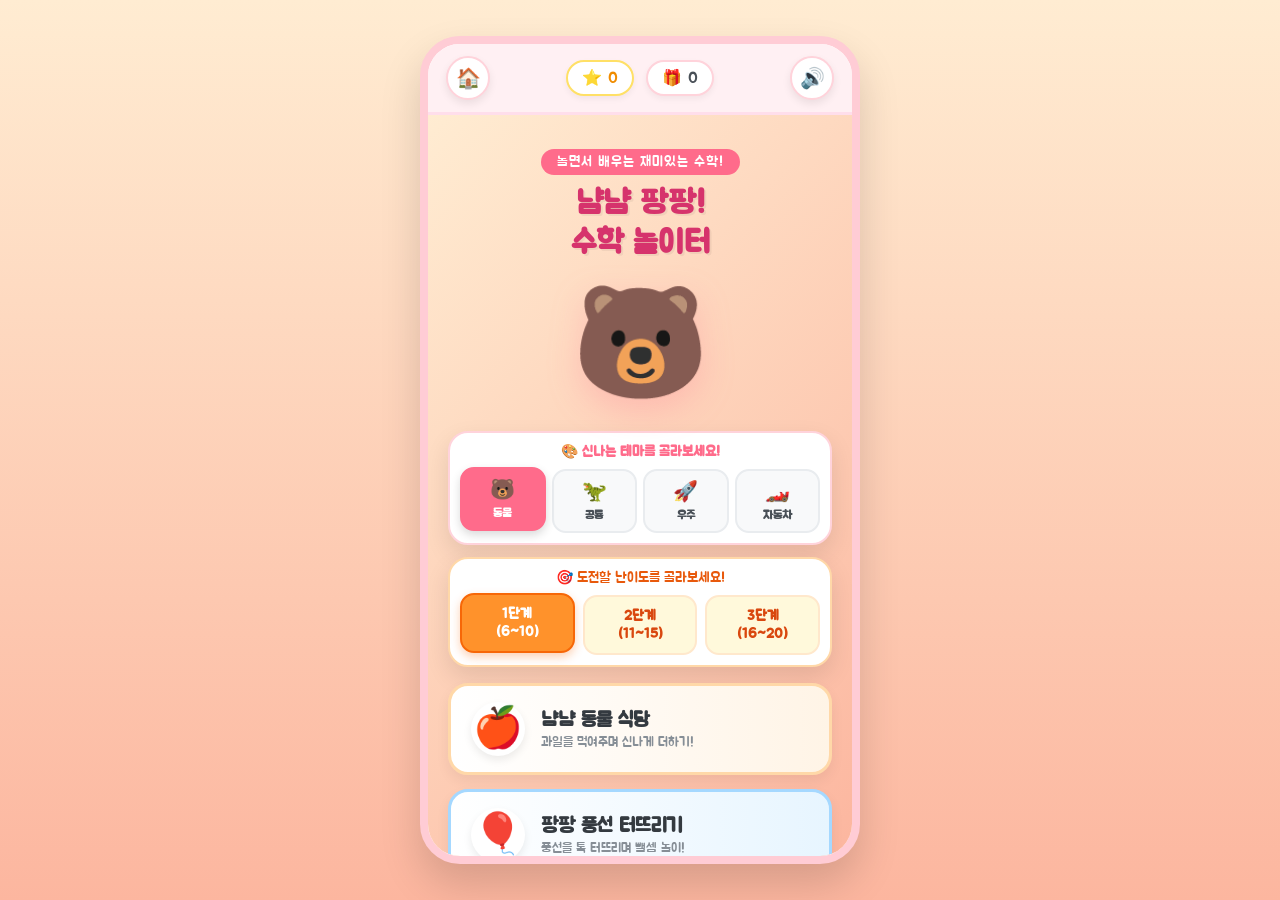
==== index.html @ 015cda54 "Initial release: 6yo math playground game" ====
<!DOCTYPE html>
<html lang="ko">
<head>
  <meta charset="UTF-8">
  <meta name="viewport" content="width=device-width, initial-scale=1.0, maximum-scale=1.0, user-scalable=no, viewport-fit=cover">
  <meta name="theme-color" content="#ff6b8b">
  <meta name="mobile-web-app-capable" content="yes">
  <meta name="apple-mobile-web-app-capable" content="yes">
  <meta name="apple-mobile-web-app-status-bar-style" content="black-translucent">
  <link rel="manifest" href="manifest.json">
  <link rel="icon" type="image/png" href="icon-192.png">
  <link rel="apple-touch-icon" href="icon-192.png">
  <title>냠냠 팡팡! 수학 놀이터</title>
  <link rel="stylesheet" href="style.css">
</head>
<body>
  <div id="app-container">
    <!-- PWA 원클릭 앱 설치 배너 -->
    <div id="pwa-install-banner" class="install-banner" style="display: none;">
      <div class="install-banner-text">
        <span>📲</span> 폰에 앱으로 설치하고 바로 실행하기!
      </div>
      <button id="pwa-install-btn" class="install-action-btn">설치</button>
      <button id="pwa-close-btn" class="install-close-btn">✕</button>
    </div>

    <!-- 컨페티 효과 캔버스 -->
    <canvas id="confetti-canvas" class="confetti-layer"></canvas>

    <!-- 상단 네비게이션 & 상태 바 -->
    <header class="top-nav">
      <button id="home-btn" class="nav-btn" title="처음으로">🏠</button>
      <div class="top-stats">
        <div class="stat-badge star">⭐ <span id="star-count-display">0</span></div>
        <div class="stat-badge">🎁 <span id="sticker-count-display">0</span></div>
      </div>
      <button id="sound-toggle-btn" class="nav-btn" title="소리 켜기/끄기">🔊</button>
    </header>

    <!-- 1. 메인 홈 화면 -->
    <main id="home-screen" class="screen home-screen active">
      <div class="main-title-box">
        <span class="logo-badge">놀면서 배우는 재미있는 수학!</span>
        <h1 class="main-title">냠냠 팡팡!<br>수학 놀이터</h1>
      </div>

      <div class="mascot-area">
        <div class="mascot-char" id="main-mascot">🐻</div>
      </div>

      <!-- 테마 선택 바 (동물 / 공룡 / 우주 / 자동차) -->
      <div class="theme-selector-box">
        <div class="theme-title">🎨 신나는 테마를 골라보세요!</div>
        <div class="theme-tabs">
          <button class="theme-btn active" data-theme="animals">
            <span class="theme-icon">🐻</span>
            <span>동물</span>
          </button>
          <button class="theme-btn" data-theme="dino">
            <span class="theme-icon">🦖</span>
            <span>공룡</span>
          </button>
          <button class="theme-btn" data-theme="space">
            <span class="theme-icon">🚀</span>
            <span>우주</span>
          </button>
          <button class="theme-btn" data-theme="car">
            <span class="theme-icon">🏎️</span>
            <span>자동차</span>
          </button>
        </div>
      </div>

      <!-- 난이도 선택 바 (기초 5이하는 제외하고 6~10이 1단계) -->
      <div class="difficulty-selector">
        <div class="diff-title">🎯 도전할 난이도를 골라보세요!</div>
        <div class="diff-tabs">
          <button class="diff-btn active" data-level="1">1단계<br>(6~10)</button>
          <button class="diff-btn" data-level="2">2단계<br>(11~15)</button>
          <button class="diff-btn" data-level="3">3단계<br>(16~20)</button>
        </div>
      </div>

      <!-- 게임 모드 선택 메뉴 -->
      <div class="menu-list">
        <div class="game-card-btn add-mode" id="btn-mode-add">
          <div class="btn-icon">🍎</div>
          <div class="btn-info">
            <h3>냠냠 동물 식당</h3>
            <p>과일을 먹여주며 신나게 더하기!</p>
          </div>
        </div>

        <div class="game-card-btn sub-mode" id="btn-mode-sub">
          <div class="btn-icon">🎈</div>
          <div class="btn-info">
            <h3>팡팡 풍선 터뜨리기</h3>
            <p>풍선을 톡 터뜨리며 뺄셈 놀이!</p>
          </div>
        </div>

        <div class="game-card-btn quiz-mode" id="btn-mode-quiz">
          <div class="btn-icon">⭐</div>
          <div class="btn-info">
            <h3>별나라 퀴즈</h3>
            <p>스피드 퀴즈 풀고 별 모으기!</p>
          </div>
        </div>

        <div class="game-card-btn sticker-mode" id="btn-mode-stickers">
          <div class="btn-icon">📖</div>
          <div class="btn-info">
            <h3>내 보물 스티커북</h3>
            <p>내가 모은 칭찬 스티커 보러가기</p>
          </div>
        </div>

        <!-- PC 없이 평생 단독 실행 안내 & 다운로드 버튼 -->
        <div class="standalone-download-card" style="background:#fff9db; border:2px dashed #f59f00; border-radius:18px; padding:12px; margin-top:8px; text-align:center;">
          <div style="font-size:13px; font-weight:bold; color:#d9480f; margin-bottom:6px;">
            💻 PC를 끄고도 스마트폰에서 단독 실행하고 싶다면?
          </div>
          <a href="독립실행_kids_math_game.html" download="수학놀이터.html" style="display:inline-block; background:#ff922b; color:white; padding:8px 18px; border-radius:14px; text-decoration:none; font-size:14px; font-weight:bold; box-shadow:0 3px 6px rgba(0,0,0,0.15);">
            📥 스마트폰에 단독실행 파일 다운로드
          </a>
          <div style="font-size:11px; color:#868e96; margin-top:6px; line-height:1.4;">
            다운로드 후 폰의 [내 파일 ➡️ 다운로드]에서 열고<br>[홈 화면에 추가]하면 PC 없이 평생 단독 실행됩니다!
          </div>
        </div>
      </div>
    </main>

    <!-- 2. 게임 플레이 화면 (공통) -->
    <section id="game-play-screen" class="screen">
      <!-- 안내 문구 및 음성 다시듣기 -->
      <div class="game-header-box">
        <div id="prompt-text" class="prompt-text">문제를 준비하고 있어요...</div>
        <button id="replay-voice-btn" class="voice-replay-btn">
          <span>🔊</span> 다시 들려줘!
        </button>
      </div>

      <!-- 수식 표시 바 -->
      <div class="equation-bar">
        <span id="eq-num1" class="num-pill">0</span>
        <span id="eq-operator">+</span>
        <span id="eq-num2" class="num-pill">0</span>
        <span>=</span>
        <span id="eq-ans" class="num-pill unknown">?</span>
      </div>

      <!-- 인터랙티브 놀이 무대 -->
      <div class="stage-area" id="game-stage">
        <!-- 자바스크립트가 동적으로 채움 -->
      </div>

      <!-- 보기 버튼 키패드 -->
      <div class="choices-area" id="choices-area">
        <!-- 보기 버튼이 생성됨 -->
      </div>
    </section>

    <!-- 3. 스티커북 화면 -->
    <section id="sticker-book-screen" class="screen sticker-book-screen">
      <div class="game-header-box">
        <h2 style="font-size:24px; color:#d9480f;">🎨 내 보물 스티커북</h2>
        <p style="font-size:14px; color:#868e96; margin-top:4px;">문제를 맞출 때마다 받은 반짝이 스티커들이에요!</p>
      </div>

      <div class="sticker-board" id="sticker-board">
        <!-- 수집한 스티커들이 렌더링됨 -->
      </div>
    </section>

    <!-- 정답 축하 보상 팝업 모달 -->
    <div id="reward-modal-overlay" class="modal-overlay">
      <div class="reward-modal">
        <div id="modal-reward-icon" class="reward-icon">⭐</div>
        <h2 id="modal-reward-title" class="reward-title">참 잘했어요!</h2>
        <p id="modal-reward-desc" class="reward-desc">새로운 칭찬 스티커를 받았어요!</p>
        <button id="modal-next-btn" class="modal-next-btn">다음 문제로 Go! 🚀</button>
      </div>
    </div>
  </div>

  <script src="audio.js"></script>
  <script src="game.js"></script>
  <script>
    // 서비스 워커 등록 (오프라인 실행 및 자동 업데이트 지원)
    if ('serviceWorker' in navigator) {
      window.addEventListener('load', () => {
        navigator.serviceWorker.register('./sw.js')
          .then((reg) => {
            console.log('SW 등록 성공:', reg.scope);
            reg.update(); // 최신 버전 있는지 즉시 확인
          })
          .catch((err) => console.log('SW 등록 실패:', err));
      });

      let refreshing = false;
      navigator.serviceWorker.addEventListener('controllerchange', () => {
        if (!refreshing) {
          refreshing = true;
          window.location.reload();
        }
      });
    }

    // 안드로이드 앱 원클릭 설치 (PWA beforeinstallprompt)
    let deferredPrompt = null;
    const installBanner = document.getElementById('pwa-install-banner');
    const installBtn = document.getElementById('pwa-install-btn');
    const closeBtn = document.getElementById('pwa-close-btn');

    window.addEventListener('beforeinstallprompt', (e) => {
      e.preventDefault();
      deferredPrompt = e;
      if (installBanner) {
        installBanner.style.display = 'flex';
      }
    });

    if (installBtn) {
      installBtn.addEventListener('click', async () => {
        if (!deferredPrompt) return;
        installBanner.style.display = 'none';
        deferredPrompt.prompt();
        const { outcome } = await deferredPrompt.userChoice;
        console.log('User install choice:', outcome);
        deferredPrompt = null;
      });
    }

    if (closeBtn) {
      closeBtn.addEventListener('click', () => {
        installBanner.style.display = 'none';
      });
    }

    window.addEventListener('appinstalled', () => {
      if (installBanner) installBanner.style.display = 'none';
      console.log('PWA 앱 설치 완료!');
    });
  </script>
</body>
</html>
---- style.css ----
@import url('https://fonts.googleapis.com/css2?family=Jua&family=Nanum+Round&display=swap');

:root {
  --primary: #ff6b8b;
  --primary-light: #ffd3db;
  --secondary: #4dabf7;
  --secondary-light: #d0ebff;
  --accent: #ffd43b;
  --success: #51cf66;
  --bg-gradient: linear-gradient(135deg, #ffecd2 0%, #fcb69f 100%);
  --card-bg: rgba(255, 255, 255, 0.95);
  --header-bg: #fff0f3;
  --header-border: #ffdeeb;
  --title-color: #d6336c;
  --shadow: 0 10px 25px rgba(0, 0, 0, 0.1);
  --radius-lg: 28px;
  --radius-md: 20px;
  --radius-sm: 14px;
}

/* 테마 1: 공룡 대탐험 테마 */
body.theme-dino {
  --primary: #2b8a3e;
  --primary-light: #d3f9d8;
  --secondary: #f59f00;
  --secondary-light: #fff3bf;
  --accent: #fab005;
  --bg-gradient: linear-gradient(135deg, #d8f5a2 0%, #8ce99a 100%);
  --header-bg: #ebfbee;
  --header-border: #b2f2bb;
  --title-color: #2b8a3e;
}

/* 테마 2: 우주 탐험 테마 */
body.theme-space {
  --primary: #7950f2;
  --primary-light: #e5dbff;
  --secondary: #22b8cf;
  --secondary-light: #c5f6fa;
  --accent: #ffd43b;
  --bg-gradient: linear-gradient(135deg, #e5dbff 0%, #d0ebff 100%);
  --header-bg: #f3f0ff;
  --header-border: #d0bfff;
  --title-color: #5f3dc4;
}

/* 테마 3: 부릉부릉 자동차 테마 */
body.theme-car {
  --primary: #e8590c;
  --primary-light: #ffe8cc;
  --secondary: #1c7ed6;
  --secondary-light: #d0ebff;
  --accent: #fcc419;
  --bg-gradient: linear-gradient(135deg, #ffe8cc 0%, #ffd8a8 100%);
  --header-bg: #fff4e6;
  --header-border: #ffd8a8;
  --title-color: #d9480f;
}

* {
  box-sizing: border-box;
  margin: 0;
  padding: 0;
  -webkit-tap-highlight-color: transparent;
  user-select: none;
  -webkit-user-select: none;
}

body {
  font-family: 'Jua', 'Nanum Round', sans-serif;
  background: #ffe3e3;
  background: linear-gradient(180deg, #ffecd2 0%, #fcb69f 100%);
  min-height: 100vh;
  display: flex;
  justify-content: center;
  align-items: center;
  color: #495057;
  overflow-x: hidden;
}

/* 모바일 폰 컨테이너 */
#app-container {
  width: 100%;
  max-width: 440px;
  min-height: 100vh;
  height: 100dvh;
  background: #ffffff;
  display: flex;
  flex-direction: column;
  position: relative;
  overflow: hidden;
  box-shadow: 0 20px 40px rgba(0,0,0,0.15);
}

@media (min-width: 500px) {
  #app-container {
    height: 92vh;
    min-height: 780px;
    border-radius: 40px;
    border: 8px solid #ffccd5;
  }
}

/* PWA 설치 배너 */
.install-banner {
  background: linear-gradient(135deg, #ff6b8b, #ff8787);
  color: white;
  padding: 10px 14px;
  display: flex;
  align-items: center;
  justify-content: space-between;
  gap: 8px;
  font-size: 13px;
  box-shadow: 0 4px 10px rgba(255, 107, 139, 0.3);
  z-index: 100;
  animation: popIn 0.3s ease;
}

.install-banner-text {
  display: flex;
  align-items: center;
  gap: 6px;
  font-weight: bold;
}

.install-action-btn {
  background: #ffd43b;
  color: #d9480f;
  border: none;
  padding: 6px 14px;
  border-radius: 12px;
  font-size: 13px;
  font-family: inherit;
  font-weight: bold;
  cursor: pointer;
  box-shadow: 0 2px 5px rgba(0,0,0,0.15);
  white-space: nowrap;
}

.install-action-btn:active {
  transform: scale(0.92);
}

.install-close-btn {
  background: transparent;
  border: none;
  color: white;
  font-size: 14px;
  cursor: pointer;
  padding: 4px;
}

/* 상단 네비게이션 헤더 */
.top-nav {
  display: flex;
  align-items: center;
  justify-content: space-between;
  padding: 12px 18px;
  background: var(--header-bg);
  border-bottom: 3px solid var(--header-border);
  z-index: 10;
}

.nav-btn {
  background: white;
  border: 2px solid var(--primary-light);
  width: 44px;
  height: 44px;
  border-radius: 50%;
  font-size: 20px;
  cursor: pointer;
  box-shadow: 0 4px 8px rgba(0, 0, 0, 0.08);
  display: flex;
  align-items: center;
  justify-content: center;
  transition: transform 0.15s, background-color 0.15s;
}

.nav-btn:active {
  transform: scale(0.9);
  background: var(--primary-light);
}

.top-stats {
  display: flex;
  gap: 12px;
}

.stat-badge {
  background: #fff;
  padding: 6px 14px;
  border-radius: 20px;
  font-size: 16px;
  border: 2px solid var(--primary-light);
  display: flex;
  align-items: center;
  gap: 6px;
  box-shadow: 0 3px 6px rgba(0,0,0,0.05);
}

.stat-badge.star {
  color: #f08c00;
  border-color: #ffe066;
}

/* 테마 선택 바 */
.theme-selector-box {
  background: white;
  border-radius: var(--radius-md);
  padding: 10px;
  box-shadow: var(--shadow);
  border: 2px solid var(--primary-light);
  margin-bottom: 12px;
}

.theme-title {
  font-size: 14px;
  color: var(--primary);
  margin-bottom: 8px;
  font-weight: bold;
}

.theme-tabs {
  display: grid;
  grid-template-columns: repeat(4, 1fr);
  gap: 6px;
}

.theme-btn {
  padding: 8px 2px;
  border: 2px solid #e9ecef;
  background: #f8f9fa;
  border-radius: 14px;
  font-family: inherit;
  font-size: 12px;
  font-weight: bold;
  cursor: pointer;
  color: #495057;
  display: flex;
  flex-direction: column;
  align-items: center;
  gap: 3px;
  transition: all 0.2s;
}

.theme-btn span.theme-icon {
  font-size: 20px;
}

.theme-btn.active {
  background: var(--primary);
  color: white;
  border-color: var(--primary);
  transform: translateY(-2px);
  box-shadow: 0 4px 10px rgba(0,0,0,0.15);
}

/* 메인 화면 영역 */
.screen {
  flex: 1;
  display: none;
  flex-direction: column;
  padding: 16px 20px;
  overflow-y: auto;
  position: relative;
}

.screen.active {
  display: flex;
}

/* 홈 화면 */
.home-screen {
  justify-content: space-between;
  text-align: center;
  padding-top: 24px;
  padding-bottom: 24px;
  background: var(--bg-gradient);
}

.main-title-box {
  margin-top: 10px;
}

.logo-badge {
  display: inline-block;
  background: var(--primary);
  color: white;
  padding: 4px 16px;
  border-radius: 16px;
  font-size: 14px;
  margin-bottom: 8px;
  letter-spacing: 1px;
}

/* 메인 타이틀 */
.main-title {
  font-size: 32px;
  color: var(--title-color);
  text-shadow: 2px 2px 0px rgba(0,0,0,0.05);
  line-height: 1.25;
}

.mascot-area {
  margin: 15px auto;
  position: relative;
  width: 160px;
  height: 160px;
  display: flex;
  align-items: center;
  justify-content: center;
  animation: bounce 2s infinite ease-in-out;
}

.mascot-char {
  font-size: 110px;
  filter: drop-shadow(0 12px 16px rgba(255, 107, 139, 0.25));
}

/* 난이도 선택 바 */
.difficulty-selector {
  background: white;
  border-radius: var(--radius-md);
  padding: 10px;
  box-shadow: var(--shadow);
  border: 2px solid #ffd8a8;
  margin-bottom: 16px;
}

.diff-title {
  font-size: 14px;
  color: #e8590c;
  margin-bottom: 8px;
}

.diff-tabs {
  display: flex;
  gap: 8px;
}

.diff-btn {
  flex: 1;
  padding: 10px 4px;
  border: 2px solid #ffe8cc;
  background: #fff9db;
  border-radius: 14px;
  font-family: inherit;
  font-size: 14px;
  font-weight: bold;
  cursor: pointer;
  color: #d9480f;
  transition: all 0.2s;
}

.diff-btn.active {
  background: #ff922b;
  color: white;
  border-color: #f76707;
  transform: translateY(-2px);
  box-shadow: 0 4px 10px rgba(247, 103, 7, 0.3);
}

/* 홈 메뉴 버튼 목록 */
.menu-list {
  display: flex;
  flex-direction: column;
  gap: 14px;
  width: 100%;
}

.game-card-btn {
  background: white;
  border: 3px solid #ffccd5;
  border-radius: var(--radius-md);
  padding: 16px 20px;
  display: flex;
  align-items: center;
  gap: 16px;
  cursor: pointer;
  box-shadow: 0 6px 14px rgba(0,0,0,0.06);
  transition: transform 0.15s, box-shadow 0.15s;
  text-align: left;
}

.game-card-btn:active {
  transform: scale(0.96);
}

.game-card-btn.add-mode {
  border-color: #ffd8a8;
  background: linear-gradient(90deg, #ffffff 0%, #fff4e6 100%);
}

.game-card-btn.sub-mode {
  border-color: #a5d8ff;
  background: linear-gradient(90deg, #ffffff 0%, #e7f5ff 100%);
}

.game-card-btn.quiz-mode {
  border-color: #b2f2bb;
  background: linear-gradient(90deg, #ffffff 0%, #ebfbee 100%);
}

.game-card-btn.sticker-mode {
  border-color: #eebefa;
  background: linear-gradient(90deg, #ffffff 0%, #f8f0fc 100%);
}

.btn-icon {
  font-size: 40px;
  width: 54px;
  height: 54px;
  display: flex;
  align-items: center;
  justify-content: center;
  background: white;
  border-radius: 50%;
  box-shadow: 0 4px 8px rgba(0,0,0,0.08);
}

.btn-info h3 {
  font-size: 20px;
  color: #343a40;
  margin-bottom: 2px;
}

.btn-info p {
  font-size: 13px;
  color: #868e96;
}

/* 게임 플레이 화면 공통 */
.game-header-box {
  background: white;
  border-radius: var(--radius-md);
  padding: 12px 16px;
  text-align: center;
  box-shadow: var(--shadow);
  border: 2px solid #ffccd5;
  margin-bottom: 14px;
}

.prompt-text {
  font-size: 21px;
  color: #c2255c;
  line-height: 1.35;
}

.voice-replay-btn {
  display: inline-flex;
  align-items: center;
  gap: 6px;
  margin-top: 6px;
  background: #fff0f6;
  border: 1px solid #fcc2d7;
  color: #e64980;
  padding: 4px 12px;
  border-radius: 14px;
  font-size: 13px;
  cursor: pointer;
}

/* 수식 표시 바 */
.equation-bar {
  display: flex;
  align-items: center;
  justify-content: center;
  gap: 12px;
  font-size: 34px;
  color: #212529;
  background: #f8f9fa;
  border-radius: var(--radius-sm);
  padding: 8px 16px;
  margin-bottom: 16px;
  border: 2px dashed #dee2e6;
}

.num-pill {
  background: white;
  border-radius: 12px;
  padding: 4px 14px;
  box-shadow: 0 3px 6px rgba(0,0,0,0.08);
  border: 2px solid #adb5bd;
}

.num-pill.unknown {
  color: #ff6b8b;
  border-color: #ff8787;
  background: #fff5f5;
  min-width: 50px;
  text-align: center;
  animation: pulse 1.5s infinite;
}

/* 게임 무대 (동물, 풍선 등) */
.stage-area {
  flex: 1;
  background: white;
  border-radius: var(--radius-lg);
  box-shadow: var(--shadow);
  border: 3px solid #ffdeeb;
  padding: 16px;
  display: flex;
  flex-direction: column;
  align-items: center;
  justify-content: center;
  position: relative;
  min-height: 250px;
  margin-bottom: 16px;
  overflow: hidden;
}

/* 동물 먹이주기 스테이지 */
.feeder-stage {
  width: 100%;
  height: 100%;
  display: flex;
  flex-direction: column;
  align-items: center;
  justify-content: space-around;
}

.animal-avatar {
  font-size: 80px;
  transition: transform 0.2s;
  cursor: pointer;
  position: relative;
}

.animal-avatar.nom-nom {
  animation: animalEat 0.35s ease;
}

.food-count-bubble {
  position: absolute;
  top: -10px;
  right: -15px;
  background: #ff6b8b;
  color: white;
  width: 36px;
  height: 36px;
  border-radius: 50%;
  font-size: 18px;
  display: flex;
  align-items: center;
  justify-content: center;
  box-shadow: 0 3px 6px rgba(0,0,0,0.2);
}

.food-basket {
  width: 100%;
  background: #fff4e6;
  border-radius: var(--radius-md);
  border: 2px solid #ffd8a8;
  padding: 12px;
  display: flex;
  flex-wrap: wrap;
  justify-content: center;
  gap: 10px;
  min-height: 80px;
}

.food-item {
  font-size: 38px;
  width: 54px;
  height: 54px;
  background: white;
  border-radius: 50%;
  display: flex;
  align-items: center;
  justify-content: center;
  box-shadow: 0 4px 8px rgba(0,0,0,0.1);
  cursor: pointer;
  transition: transform 0.15s, opacity 0.2s;
}

.food-item:active {
  transform: scale(1.2);
}

.food-item.eaten {
  opacity: 0.2;
  transform: scale(0.6);
  pointer-events: none;
}

/* 풍선 터뜨리기 스테이지 */
.balloon-grid {
  display: flex;
  flex-wrap: wrap;
  justify-content: center;
  gap: 14px;
  width: 100%;
  max-width: 320px;
}

.balloon {
  font-size: 46px;
  width: 65px;
  height: 75px;
  display: flex;
  align-items: center;
  justify-content: center;
  cursor: pointer;
  transition: transform 0.2s;
  animation: floatBalloon 3s infinite ease-in-out alternate;
}

.balloon:active {
  transform: scale(0.85);
}

.balloon.popped {
  animation: popEffect 0.3s forwards;
  pointer-events: none;
}

/* 보기 선택 버튼 영역 (키패드) */
.choices-area {
  display: grid;
  grid-template-columns: repeat(3, 1fr);
  gap: 12px;
  margin-bottom: 10px;
}

.choice-btn {
  background: white;
  border: 3px solid #ffccd5;
  border-radius: var(--radius-md);
  height: 64px;
  font-size: 28px;
  font-family: inherit;
  color: #495057;
  cursor: pointer;
  box-shadow: 0 5px 12px rgba(0,0,0,0.06);
  transition: transform 0.1s, background-color 0.15s, border-color 0.15s;
}

.choice-btn:active {
  transform: scale(0.92);
  background: #ffdeeb;
  border-color: #ff6b8b;
}

/* 스티커 보관함 화면 */
.sticker-book-screen {
  background: #fdf2e9;
  text-align: center;
}

.sticker-board {
  flex: 1;
  background: white;
  border-radius: var(--radius-lg);
  border: 4px dashed #fcc419;
  margin: 14px 0;
  position: relative;
  overflow: hidden;
  box-shadow: var(--shadow);
  display: flex;
  flex-wrap: wrap;
  align-content: flex-start;
  padding: 16px;
  gap: 12px;
}

.sticker-board-empty {
  width: 100%;
  height: 100%;
  display: flex;
  flex-direction: column;
  align-items: center;
  justify-content: center;
  color: #adb5bd;
  font-size: 16px;
  gap: 8px;
}

.placed-sticker {
  font-size: 48px;
  animation: popIn 0.4s cubic-bezier(0.175, 0.885, 0.32, 1.275);
}

/* 축하 팝업 모달 */
.modal-overlay {
  position: absolute;
  top: 0;
  left: 0;
  width: 100%;
  height: 100%;
  background: rgba(0,0,0,0.5);
  display: none;
  align-items: center;
  justify-content: center;
  z-index: 100;
  backdrop-filter: blur(3px);
}

.modal-overlay.active {
  display: flex;
}

.reward-modal {
  background: white;
  width: 85%;
  max-width: 320px;
  border-radius: var(--radius-lg);
  padding: 24px 20px;
  text-align: center;
  box-shadow: 0 15px 35px rgba(0,0,0,0.25);
  border: 4px solid #ffd43b;
  animation: popIn 0.35s cubic-bezier(0.175, 0.885, 0.32, 1.275);
}

.reward-icon {
  font-size: 72px;
  margin: 10px 0;
  display: inline-block;
  animation: spinTrophy 1.2s ease;
}

.reward-title {
  font-size: 26px;
  color: #e8590c;
  margin-bottom: 6px;
}

.reward-desc {
  font-size: 16px;
  color: #495057;
  margin-bottom: 20px;
}

.modal-next-btn {
  background: linear-gradient(135deg, #ff6b8b, #ff8e53);
  color: white;
  border: none;
  padding: 14px 28px;
  font-size: 20px;
  font-family: inherit;
  border-radius: 20px;
  cursor: pointer;
  box-shadow: 0 6px 16px rgba(255, 107, 139, 0.4);
  width: 100%;
}

.modal-next-btn:active {
  transform: scale(0.95);
}

/* 컨페티(별가루 효과) */
.confetti-layer {
  position: absolute;
  top: 0;
  left: 0;
  width: 100%;
  height: 100%;
  pointer-events: none;
  z-index: 99;
}

/* 애니메이션 */
@keyframes bounce {
  0%, 100% { transform: translateY(0); }
  50% { transform: translateY(-12px); }
}

@keyframes pulse {
  0%, 100% { transform: scale(1); }
  50% { transform: scale(1.1); }
}

@keyframes popIn {
  0% { transform: scale(0.3); opacity: 0; }
  80% { transform: scale(1.1); opacity: 1; }
  100% { transform: scale(1); }
}

@keyframes animalEat {
  0% { transform: scale(1); }
  40% { transform: scale(1.25) rotate(-5deg); }
  70% { transform: scale(1.2) rotate(5deg); }
  100% { transform: scale(1); }
}

@keyframes floatBalloon {
  0% { transform: translateY(0px) rotate(-3deg); }
  100% { transform: translateY(-8px) rotate(3deg); }
}

@keyframes popEffect {
  0% { transform: scale(1); opacity: 1; }
  50% { transform: scale(1.4); opacity: 0.6; }
  100% { transform: scale(0); opacity: 0; }
}

@keyframes shake {
  0%, 100% { transform: translateX(0); }
  25% { transform: translateX(-8px); }
  75% { transform: translateX(8px); }
}

.shake-it {
  animation: shake 0.3s ease-in-out;
}
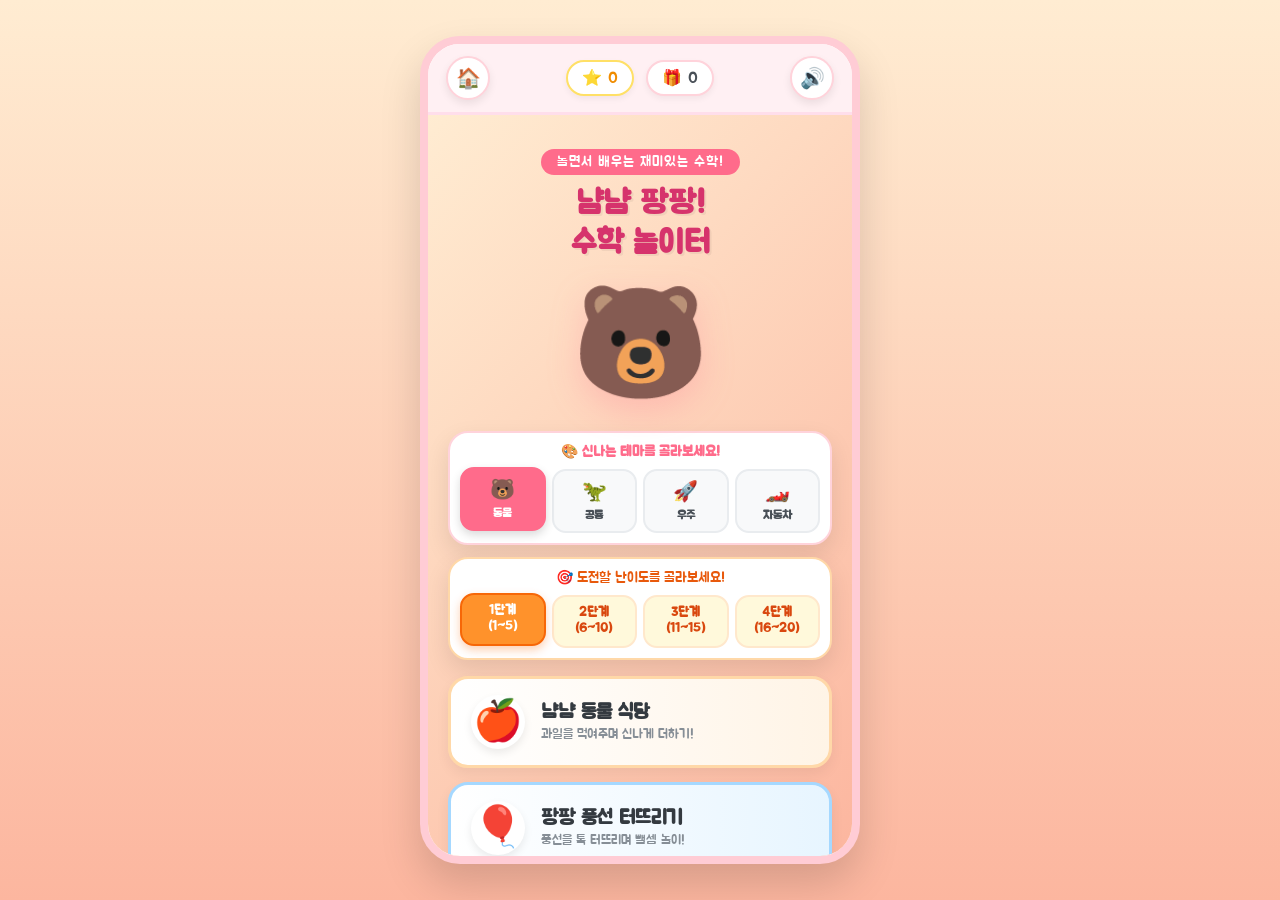
==== commit 42b6c62c: "Update kids math game with neural TTS and levelup system" ====
--- a/index.html
+++ b/index.html
@@ -71,13 +71,14 @@
         </div>
       </div>
 
-      <!-- 난이도 선택 바 (기초 5이하는 제외하고 6~10이 1단계) -->
+      <!-- 난이도 선택 바 (1단계: 1~5부터 4단계: 16~20까지) -->
       <div class="difficulty-selector">
         <div class="diff-title">🎯 도전할 난이도를 골라보세요!</div>
-        <div class="diff-tabs">
-          <button class="diff-btn active" data-level="1">1단계<br>(6~10)</button>
-          <button class="diff-btn" data-level="2">2단계<br>(11~15)</button>
-          <button class="diff-btn" data-level="3">3단계<br>(16~20)</button>
+        <div class="diff-tabs four-cols">
+          <button class="diff-btn active" data-level="1">1단계<br>(1~5)</button>
+          <button class="diff-btn" data-level="2">2단계<br>(6~10)</button>
+          <button class="diff-btn" data-level="3">3단계<br>(11~15)</button>
+          <button class="diff-btn" data-level="4">4단계<br>(16~20)</button>
         </div>
       </div>
 
@@ -115,16 +116,29 @@
           </div>
         </div>
 
-        <!-- PC 없이 평생 단독 실행 안내 & 다운로드 버튼 -->
-        <div class="standalone-download-card" style="background:#fff9db; border:2px dashed #f59f00; border-radius:18px; padding:12px; margin-top:8px; text-align:center;">
-          <div style="font-size:13px; font-weight:bold; color:#d9480f; margin-bottom:6px;">
-            💻 PC를 끄고도 스마트폰에서 단독 실행하고 싶다면?
-          </div>
-          <a href="독립실행_kids_math_game.html" download="수학놀이터.html" style="display:inline-block; background:#ff922b; color:white; padding:8px 18px; border-radius:14px; text-decoration:none; font-size:14px; font-weight:bold; box-shadow:0 3px 6px rgba(0,0,0,0.15);">
-            📥 스마트폰에 단독실행 파일 다운로드
-          </a>
-          <div style="font-size:11px; color:#868e96; margin-top:6px; line-height:1.4;">
-            다운로드 후 폰의 [내 파일 ➡️ 다운로드]에서 열고<br>[홈 화면에 추가]하면 PC 없이 평생 단독 실행됩니다!
+        <!-- Google Play & Apple App Store 스타일 원클릭 앱 설치 센터 -->
+        <div class="store-install-card">
+          <div class="store-badge-header">
+            <span>✨</span> 번거로운 파일 다운로드 NO! 폰에 앱으로 바로 설치
+          </div>
+          <div class="store-button-group">
+            <button id="btn-install-android" class="store-install-btn google-play">
+              <span class="store-icon">▶️</span>
+              <div class="store-btn-text">
+                <small>Google Play 스타일</small>
+                <strong>앱 원클릭 설치</strong>
+              </div>
+            </button>
+            <button id="btn-install-ios" class="store-install-btn app-store">
+              <span class="store-icon">🍏</span>
+              <div class="store-btn-text">
+                <small>iOS App Store 스타일</small>
+                <strong>홈 화면에 추가</strong>
+              </div>
+            </button>
+          </div>
+          <div class="store-install-caption">
+            💡 설치 후 인터넷이나 PC 연결 없이 진짜 앱처럼 켜집니다!
           </div>
         </div>
       </div>
@@ -132,6 +146,20 @@
 
     <!-- 2. 게임 플레이 화면 (공통) -->
     <section id="game-play-screen" class="screen">
+      <!-- 레벨 목표 및 진행도 게이지 바 -->
+      <div id="level-goal-container" class="level-goal-bar">
+        <div class="level-goal-info">
+          <span class="level-badge" id="current-level-badge">1단계 (1~5)</span>
+          <span class="goal-text" id="goal-remaining-text">승급까지 ⭐ 5개 필요!</span>
+        </div>
+        <div class="progress-track">
+          <div class="progress-fill" id="goal-progress-fill" style="width: 0%;"></div>
+        </div>
+      </div>
+
+      <!-- 오답 패널티 플로팅 토스트 -->
+      <div id="penalty-toast" class="penalty-toast">-⭐ 별 1개가 도망갔어요!</div>
+
       <!-- 안내 문구 및 음성 다시듣기 -->
       <div class="game-header-box">
         <div id="prompt-text" class="prompt-text">문제를 준비하고 있어요...</div>
@@ -179,6 +207,46 @@
         <h2 id="modal-reward-title" class="reward-title">참 잘했어요!</h2>
         <p id="modal-reward-desc" class="reward-desc">새로운 칭찬 스티커를 받았어요!</p>
         <button id="modal-next-btn" class="modal-next-btn">다음 문제로 Go! 🚀</button>
+      </div>
+    </div>
+
+    <!-- 4. 레벨업 대축제 모달 (목표 별 달성 시 등장) -->
+    <div id="levelup-modal-overlay" class="modal-overlay">
+      <div class="reward-modal levelup-modal">
+        <div class="levelup-badge">LEVEL UP! 🚀</div>
+        <div class="reward-icon bounce-chest" id="modal-levelup-icon">🎁</div>
+        <h2 class="reward-title" id="modal-levelup-title">레벨업 대축제!</h2>
+        <p class="reward-desc" id="modal-levelup-desc">축하해요! 다음 단계로 승급했어요!</p>
+        <div class="levelup-reward-box" id="levelup-bonus-box">
+          <span style="font-size:13px; color:#e8590c; font-weight:bold;">🎉 황금 보너스 선물 획득!</span>
+          <div id="levelup-bonus-item" style="font-size:36px; margin-top:4px;">👑</div>
+        </div>
+        <button id="modal-levelup-btn" class="modal-next-btn levelup-btn">다음 단계로 모험 떠나기! 🌟</button>
+      </div>
+    </div>
+
+    <!-- 5. 아이폰(iOS) App Store 스타일 설치 안내 모달 -->
+    <div id="ios-install-modal-overlay" class="modal-overlay">
+      <div class="reward-modal ios-guide-modal">
+        <div class="ios-guide-header">
+          <span style="font-size:36px;">🍏</span>
+          <h2 style="font-size:20px; color:#1c7ed6; margin-top:6px;">아이폰/아이패드 홈 화면에 앱 설치</h2>
+        </div>
+        <div class="ios-steps-box">
+          <div class="ios-step-item">
+            <span class="step-num">1</span>
+            <span>사파리(Safari) 화면 아래의 <strong>공유 버튼 [⎋ 또는 ⬆]</strong>을 탭하세요.</span>
+          </div>
+          <div class="ios-step-item">
+            <span class="step-num">2</span>
+            <span>메뉴를 아래로 스크롤하여 <strong>[홈 화면에 추가 ➕]</strong>를 누르세요.</span>
+          </div>
+          <div class="ios-step-item">
+            <span class="step-num">3</span>
+            <span>우측 상단 <strong>[추가]</strong>를 누르면 진짜 앱으로 설치 완료!</span>
+          </div>
+        </div>
+        <button id="modal-ios-close-btn" class="modal-next-btn" style="background:#1c7ed6; margin-top:14px;">확인했어요! 👍</button>
       </div>
     </div>
   </div>
@@ -192,7 +260,7 @@
         navigator.serviceWorker.register('./sw.js')
           .then((reg) => {
             console.log('SW 등록 성공:', reg.scope);
-            reg.update(); // 최신 버전 있는지 즉시 확인
+            reg.update();
           })
           .catch((err) => console.log('SW 등록 실패:', err));
       });
@@ -206,19 +274,55 @@
       });
     }
 
-    // 안드로이드 앱 원클릭 설치 (PWA beforeinstallprompt)
+    // 안드로이드 & iOS 스토어 스타일 원클릭 앱 설치 연동
     let deferredPrompt = null;
     const installBanner = document.getElementById('pwa-install-banner');
     const installBtn = document.getElementById('pwa-install-btn');
     const closeBtn = document.getElementById('pwa-close-btn');
 
+    const androidBtn = document.getElementById('btn-install-android');
+    const iosBtn = document.getElementById('btn-install-ios');
+    const iosModal = document.getElementById('ios-install-modal-overlay');
+    const iosCloseBtn = document.getElementById('modal-ios-close-btn');
+
     window.addEventListener('beforeinstallprompt', (e) => {
       e.preventDefault();
       deferredPrompt = e;
-      if (installBanner) {
-        installBanner.style.display = 'flex';
+      if (installBanner) installBanner.style.display = 'flex';
+      if (androidBtn) {
+        androidBtn.classList.add('ready');
       }
     });
+
+    // 안드로이드 (Google Play 스타일 원클릭 앱 설치)
+    if (androidBtn) {
+      androidBtn.addEventListener('click', async () => {
+        window.sound.playClick();
+        if (deferredPrompt) {
+          deferredPrompt.prompt();
+          const { outcome } = await deferredPrompt.userChoice;
+          console.log('User install choice:', outcome);
+          deferredPrompt = null;
+        } else {
+          // 이미 앱으로 설치되었거나 브라우저 메뉴 지원 안내
+          alert('💡 브라우저 메뉴(점 3개)에서 [앱 설치] 또는 [홈 화면에 추가]를 누르시면 스마트폰 바탕화면에 즉시 설치됩니다!');
+        }
+      });
+    }
+
+    // iOS (App Store 스타일 홈 화면 추가)
+    if (iosBtn) {
+      iosBtn.addEventListener('click', () => {
+        window.sound.playClick();
+        if (iosModal) iosModal.classList.add('active');
+      });
+    }
+
+    if (iosCloseBtn && iosModal) {
+      iosCloseBtn.addEventListener('click', () => {
+        iosModal.classList.remove('active');
+      });
+    }
 
     if (installBtn) {
       installBtn.addEventListener('click', async () => {
@@ -239,7 +343,7 @@
 
     window.addEventListener('appinstalled', () => {
       if (installBanner) installBanner.style.display = 'none';
-      console.log('PWA 앱 설치 완료!');
+      alert('🎉 냠냠 팡팡 수학 놀이터 앱이 성공적으로 설치되었습니다!');
     });
   </script>
 </body>
--- a/style.css
+++ b/style.css
@@ -338,14 +338,21 @@
   gap: 8px;
 }
 
+.diff-tabs.four-cols {
+  display: grid;
+  grid-template-columns: repeat(4, 1fr);
+  gap: 6px;
+}
+
 .diff-btn {
   flex: 1;
-  padding: 10px 4px;
+  padding: 8px 2px;
   border: 2px solid #ffe8cc;
   background: #fff9db;
   border-radius: 14px;
   font-family: inherit;
-  font-size: 14px;
+  font-size: 13px;
+  line-height: 1.25;
   font-weight: bold;
   cursor: pointer;
   color: #d9480f;
@@ -803,3 +810,289 @@
 .shake-it {
   animation: shake 0.3s ease-in-out;
 }
+
+/* ==================================================== */
+/* 신규: 레벨 목표 진행도 바 & 오답 패널티 & 레벨업 시스템 */
+/* ==================================================== */
+
+/* 레벨 목표 진행 바 */
+.level-goal-bar {
+  background: white;
+  border-radius: 18px;
+  padding: 8px 14px;
+  margin-bottom: 8px;
+  box-shadow: 0 4px 10px rgba(0,0,0,0.05);
+  border: 2px solid #ffd8a8;
+  display: flex;
+  flex-direction: column;
+  gap: 6px;
+}
+
+.level-goal-info {
+  display: flex;
+  align-items: center;
+  justify-content: space-between;
+  font-size: 13px;
+}
+
+.level-badge {
+  background: linear-gradient(135deg, #ff922b, #f76707);
+  color: white;
+  padding: 3px 10px;
+  border-radius: 12px;
+  font-weight: bold;
+  font-size: 12px;
+  letter-spacing: 0.5px;
+  box-shadow: 0 2px 5px rgba(247, 103, 7, 0.3);
+}
+
+.goal-text {
+  color: #495057;
+  font-weight: bold;
+}
+
+.goal-text strong {
+  color: #f08c00;
+}
+
+.progress-track {
+  width: 100%;
+  height: 12px;
+  background: #f1f3f5;
+  border-radius: 10px;
+  overflow: hidden;
+  position: relative;
+  box-shadow: inset 0 1px 3px rgba(0,0,0,0.1);
+}
+
+.progress-fill {
+  height: 100%;
+  background: linear-gradient(90deg, #ffd43b, #ff922b, #ff6b8b);
+  border-radius: 10px;
+  transition: width 0.4s cubic-bezier(0.34, 1.56, 0.64, 1);
+  box-shadow: 0 1px 4px rgba(255, 146, 43, 0.5);
+}
+
+/* 오답 패널티 플로팅 토스트 */
+.penalty-toast {
+  position: absolute;
+  top: 65px;
+  left: 50%;
+  transform: translateX(-50%) translateY(-10px);
+  background: linear-gradient(135deg, #ff6b6b, #fa5252);
+  color: white;
+  padding: 8px 18px;
+  border-radius: 20px;
+  font-size: 14px;
+  font-weight: bold;
+  box-shadow: 0 4px 15px rgba(250, 82, 82, 0.4);
+  opacity: 0;
+  pointer-events: none;
+  z-index: 150;
+  transition: all 0.3s ease;
+}
+
+.penalty-toast.active {
+  opacity: 1;
+  transform: translateX(-50%) translateY(0);
+  animation: penaltyFloat 1.6s forwards ease;
+}
+
+@keyframes penaltyFloat {
+  0% { opacity: 0; transform: translateX(-50%) translateY(-10px) scale(0.9); }
+  20% { opacity: 1; transform: translateX(-50%) translateY(0) scale(1.05); }
+  35% { transform: translateX(-50%) translateY(0) scale(1); }
+  75% { opacity: 1; transform: translateX(-50%) translateY(-5px); }
+  100% { opacity: 0; transform: translateX(-50%) translateY(-25px); }
+}
+
+/* AI 음성 말하기 시각 효과 */
+body.is-ai-speaking .mascot-char {
+  animation: speakingPulse 0.4s infinite alternate ease-in-out;
+}
+
+body.is-ai-speaking .voice-replay-btn {
+  background: #ffec99;
+  border-color: #fcc419;
+  animation: voiceGlow 0.6s infinite alternate;
+}
+
+@keyframes speakingPulse {
+  0% { transform: scale(1) rotate(-2deg); }
+  100% { transform: scale(1.1) rotate(2deg); }
+}
+
+@keyframes voiceGlow {
+  0% { box-shadow: 0 0 5px #ffd43b; }
+  100% { box-shadow: 0 0 16px #ff922b; }
+}
+
+/* 레벨업 대축제 모달 특화 스타일 */
+.levelup-modal {
+  background: linear-gradient(180deg, #ffffff 0%, #fff9db 100%);
+  border: 4px solid #ffd43b;
+  position: relative;
+  overflow: visible;
+}
+
+.levelup-badge {
+  display: inline-block;
+  background: linear-gradient(135deg, #ff922b, #e03131);
+  color: white;
+  padding: 6px 18px;
+  border-radius: 20px;
+  font-size: 14px;
+  font-weight: bold;
+  letter-spacing: 1px;
+  box-shadow: 0 4px 10px rgba(224, 49, 49, 0.4);
+  margin-bottom: 6px;
+  animation: pulse 1s infinite alternate;
+}
+
+.bounce-chest {
+  font-size: 80px;
+  animation: chestBounce 1s infinite ease-in-out;
+  filter: drop-shadow(0 10px 14px rgba(255, 169, 77, 0.4));
+}
+
+@keyframes chestBounce {
+  0%, 100% { transform: translateY(0) scale(1); }
+  50% { transform: translateY(-16px) scale(1.15) rotate(-3deg); }
+}
+
+.levelup-reward-box {
+  background: #fff3bf;
+  border: 2px dashed #f59f00;
+  border-radius: 16px;
+  padding: 10px;
+  margin: 12px 0 16px;
+}
+
+.levelup-btn {
+  background: linear-gradient(135deg, #ff922b, #f76707) !important;
+  color: white !important;
+  box-shadow: 0 6px 16px rgba(247, 103, 7, 0.4) !important;
+  font-size: 16px !important;
+}
+
+/* ==================================================== */
+/* Google Play & iOS App Store 스타일 원클릭 설치 카드 */
+/* ==================================================== */
+.store-install-card {
+  background: linear-gradient(135deg, #f8f9fa, #e9ecef);
+  border: 2px solid #dee2e6;
+  border-radius: 20px;
+  padding: 14px 12px;
+  margin-top: 10px;
+  text-align: center;
+  box-shadow: 0 4px 12px rgba(0, 0, 0, 0.05);
+}
+
+.store-badge-header {
+  font-size: 12px;
+  font-weight: bold;
+  color: #495057;
+  margin-bottom: 10px;
+  display: flex;
+  align-items: center;
+  justify-content: center;
+  gap: 4px;
+}
+
+.store-button-group {
+  display: grid;
+  grid-template-columns: 1fr 1fr;
+  gap: 8px;
+}
+
+.store-install-btn {
+  display: flex;
+  align-items: center;
+  justify-content: center;
+  gap: 8px;
+  padding: 10px 8px;
+  border-radius: 14px;
+  border: none;
+  cursor: pointer;
+  color: white;
+  transition: transform 0.15s, box-shadow 0.15s;
+  text-align: left;
+}
+
+.store-install-btn:active {
+  transform: scale(0.95);
+}
+
+.store-install-btn.google-play {
+  background: linear-gradient(135deg, #01875f, #005f42);
+  box-shadow: 0 4px 10px rgba(1, 135, 95, 0.35);
+}
+
+.store-install-btn.app-store {
+  background: linear-gradient(135deg, #1c7ed6, #1864ab);
+  box-shadow: 0 4px 10px rgba(28, 126, 214, 0.35);
+}
+
+.store-icon {
+  font-size: 22px;
+}
+
+.store-btn-text small {
+  display: block;
+  font-size: 10px;
+  opacity: 0.85;
+  font-weight: normal;
+}
+
+.store-btn-text strong {
+  display: block;
+  font-size: 13px;
+  line-height: 1.2;
+}
+
+.store-install-caption {
+  font-size: 11px;
+  color: #868e96;
+  margin-top: 8px;
+}
+
+/* iOS 설치 안내 모달 */
+.ios-guide-modal {
+  text-align: center;
+  max-width: 340px;
+}
+
+.ios-steps-box {
+  background: #f8f9fa;
+  border-radius: 16px;
+  padding: 12px;
+  margin-top: 14px;
+  text-align: left;
+  display: flex;
+  flex-direction: column;
+  gap: 10px;
+  font-size: 13px;
+  line-height: 1.4;
+  color: #343a40;
+}
+
+.ios-step-item {
+  display: flex;
+  align-items: flex-start;
+  gap: 8px;
+}
+
+.ios-step-item .step-num {
+  background: #1c7ed6;
+  color: white;
+  width: 20px;
+  height: 20px;
+  border-radius: 50%;
+  display: flex;
+  align-items: center;
+  justify-content: center;
+  font-size: 11px;
+  font-weight: bold;
+  flex-shrink: 0;
+  margin-top: 1px;
+}
